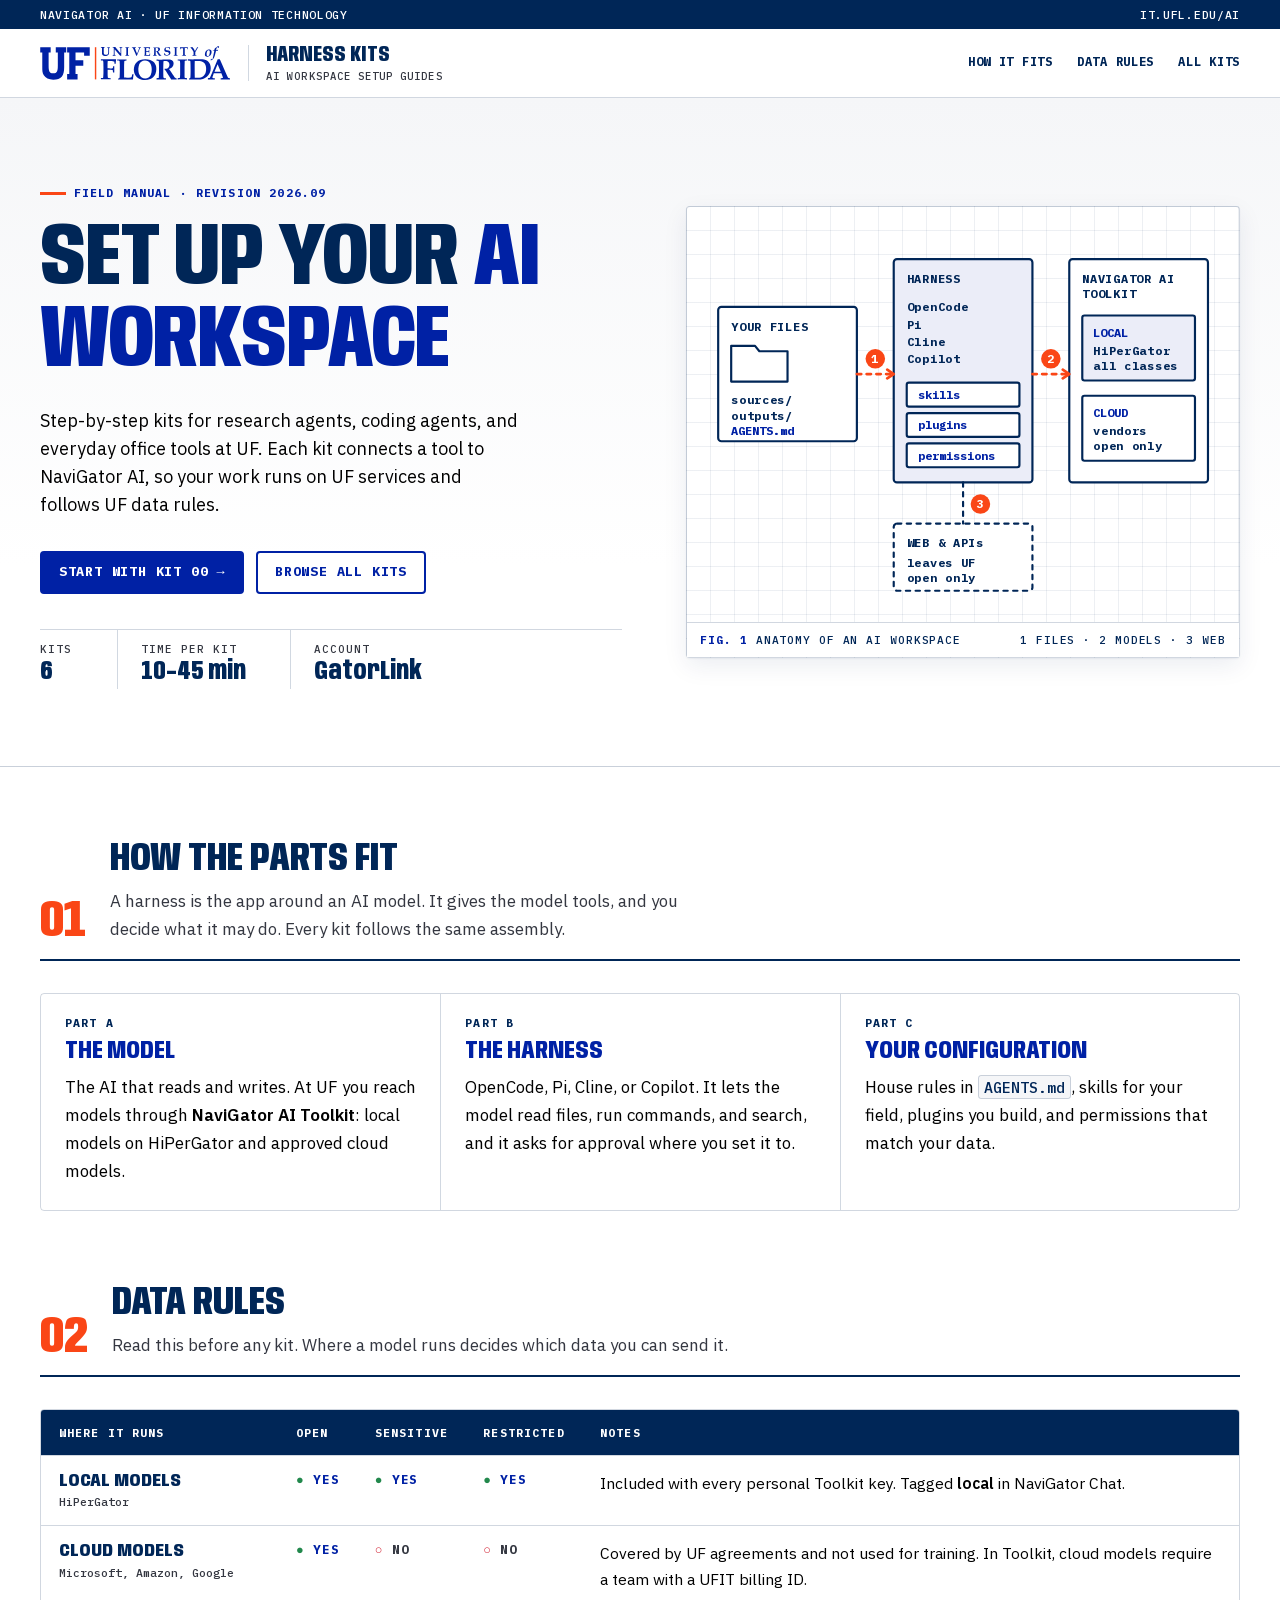
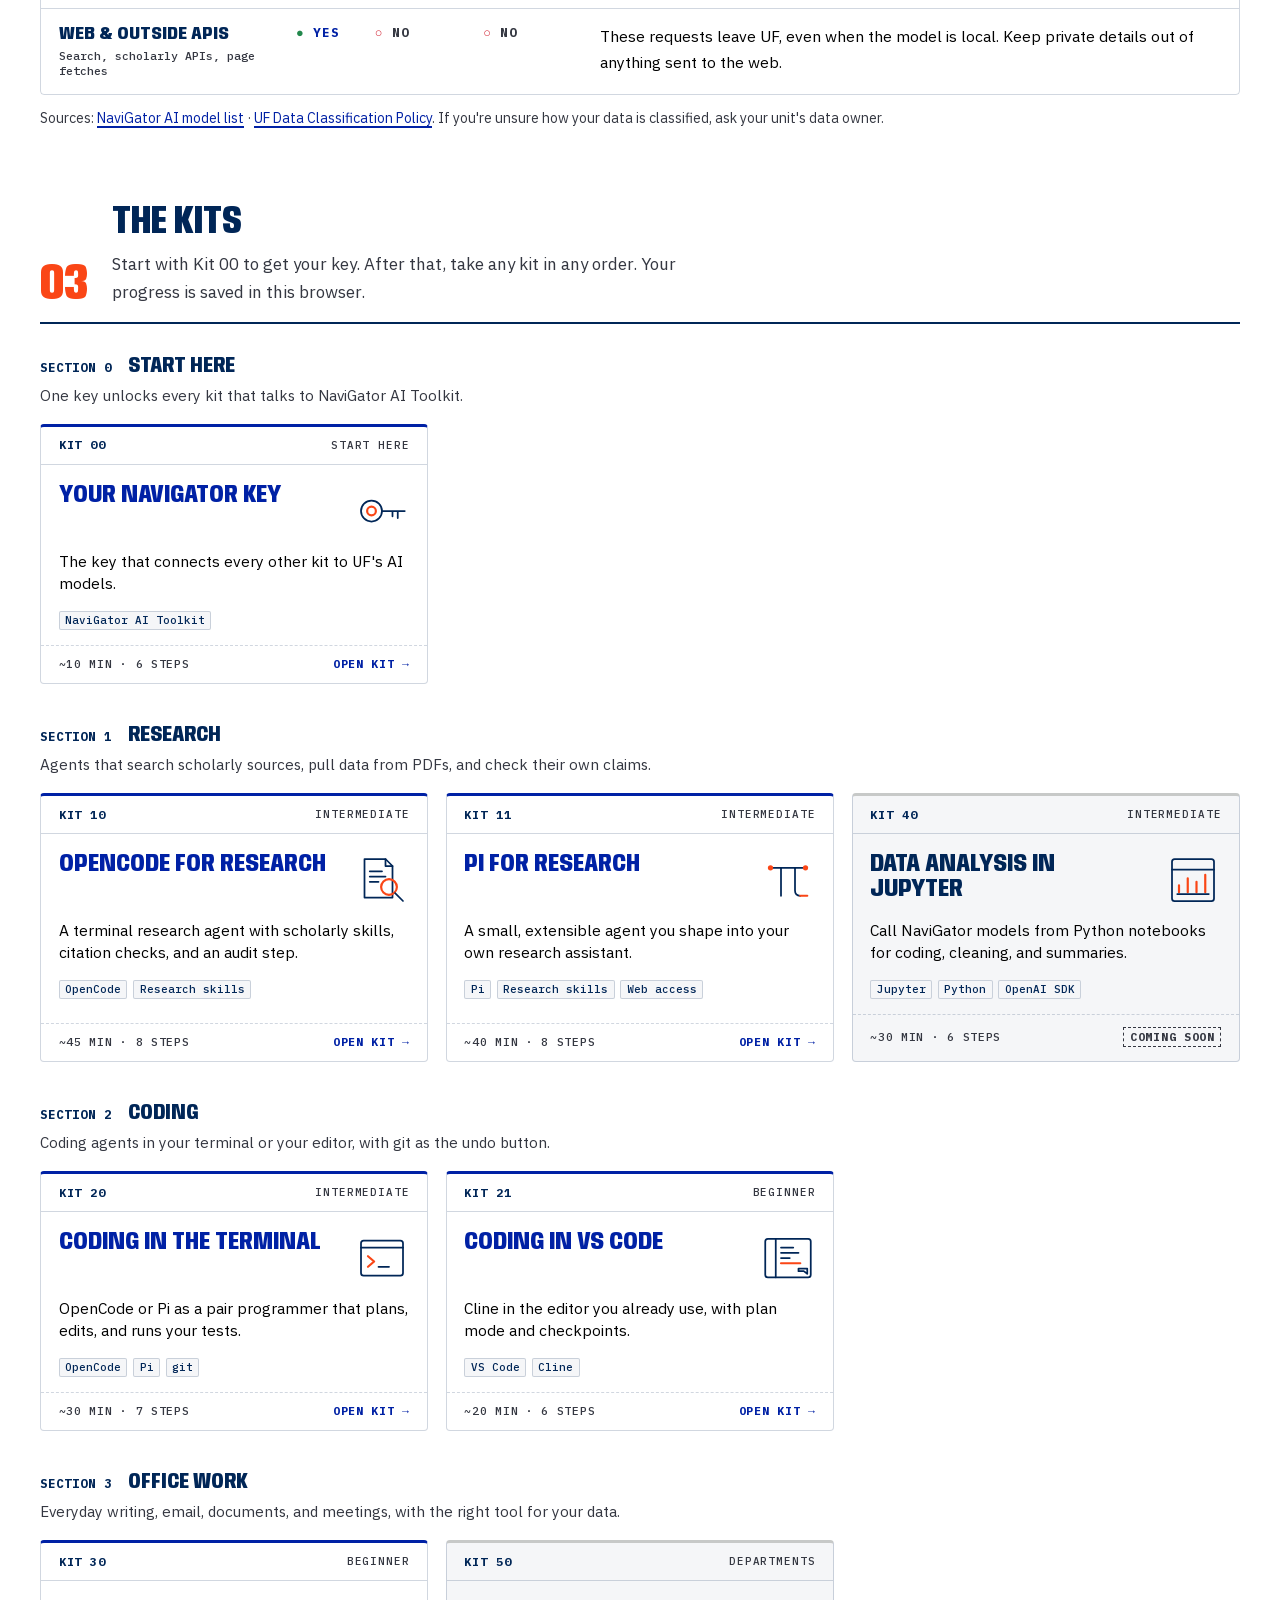
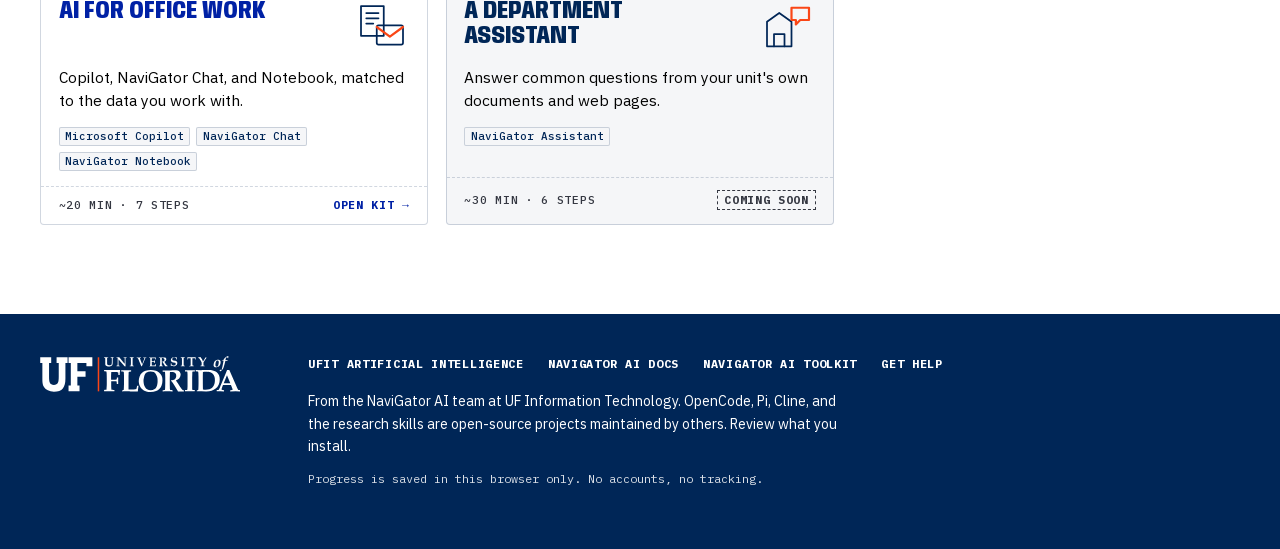
==== index.html @ 10116d03 "Harness Kits: field-manual site with six setup kits" ====
<!doctype html>
<html lang="en">
<head>
  <meta charset="utf-8">
  <meta name="viewport" content="width=device-width, initial-scale=1">
  <title>Harness Kits · Set up AI workspaces with NaviGator AI · University of Florida</title>
  <meta name="description" content="Step-by-step setup guides for AI workspaces at the University of Florida: research agents, coding agents, and office tools connected to NaviGator AI.">
  <meta name="theme-color" content="#002657">
  <link rel="icon" href="favicon.svg" type="image/svg+xml">
  <link rel="preload" href="fonts/Anybody.woff2" as="font" type="font/woff2" crossorigin>
  <link rel="preload" href="fonts/IBMPlexSans.woff2" as="font" type="font/woff2" crossorigin>
  <link rel="stylesheet" href="css/main.css">
  <script src="js/kits.js" defer></script>
  <script src="js/progress.js" defer></script>
  <script src="js/icons.js" defer></script>
  <script src="js/landing.js" defer></script>
</head>
<body>
  <a class="skip" href="#kits">Skip to the kits</a>

  <div class="utility">
    <div class="wrap"><span>NaviGator AI · UF Information Technology</span><span><a href="https://it.ufl.edu/ai/">it.ufl.edu/ai</a></span></div>
  </div>
  <header class="masthead">
    <div class="wrap">
      <a class="brand" href="./" aria-label="Harness Kits home">
        <img class="uf-logo" src="img/uf-logo-blue-orange.svg" alt="University of Florida" width="190" height="34">
        <span class="site-name"><b>Harness Kits</b><small>AI workspace setup guides</small></span>
      </a>
      <nav class="site-nav" aria-label="Site">
        <a href="#harness">How it fits</a>
        <a href="#data">Data rules</a>
        <a href="#kits">All kits</a>
      </nav>
    </div>
  </header>

  <main>
    <section class="hero" aria-labelledby="hero-title">
      <div class="wrap hero-grid">
        <div class="hero-copy">
          <p class="label accent">Field manual · Revision 2026.09</p>
          <h1 id="hero-title" class="display">Set up your <span class="accent">AI workspace</span></h1>
          <p class="lede">Step-by-step kits for research agents, coding agents, and everyday office tools at UF. Each kit connects a tool to NaviGator AI, so your work runs on UF services and follows UF data rules.</p>
          <div class="cta-row">
            <a class="btn" href="kits/navigator-key/">Start with Kit 00 <span class="arrow" aria-hidden="true">→</span></a>
            <a class="btn secondary" href="#kits">Browse all kits</a>
          </div>
          <dl class="hero-spec">
            <div><dt>Kits</dt><dd id="spec-kits">6</dd></div>
            <div><dt>Time per kit</dt><dd>10–45 min</dd></div>
            <div><dt>Account</dt><dd>GatorLink</dd></div>
          </dl>
        </div>
        <figure class="fig raised">
          <div class="fig-body" data-icon="anatomy"></div>
          <figcaption><span><b>Fig. 1</b> Anatomy of an AI workspace</span><span>1 Files · 2 Models · 3 Web</span></figcaption>
        </figure>
      </div>
    </section>

    <section class="wrap block" id="harness" aria-labelledby="harness-title">
      <div class="section-head">
        <span class="sec" aria-hidden="true">01</span>
        <h2 id="harness-title">How the parts fit</h2>
        <p>A harness is the app around an AI model. It gives the model tools, and you decide what it may do. Every kit follows the same assembly.</p>
      </div>
      <ol class="parts">
        <li>
          <p class="label">Part A</p>
          <h3>The model</h3>
          <p>The AI that reads and writes. At UF you reach models through <strong>NaviGator AI Toolkit</strong>: local models on HiPerGator and approved cloud models.</p>
        </li>
        <li>
          <p class="label">Part B</p>
          <h3>The harness</h3>
          <p>OpenCode, Pi, Cline, or Copilot. It lets the model read files, run commands, and search, and it asks for approval where you set it to.</p>
        </li>
        <li>
          <p class="label">Part C</p>
          <h3>Your configuration</h3>
          <p>House rules in <code>AGENTS.md</code>, skills for your field, plugins you build, and permissions that match your data.</p>
        </li>
      </ol>
    </section>

    <section class="wrap block" id="data" aria-labelledby="data-title">
      <div class="section-head">
        <span class="sec" aria-hidden="true">02</span>
        <h2 id="data-title">Data rules</h2>
        <p>Read this before any kit. Where a model runs decides which data you can send it.</p>
      </div>
      <div class="table-wrap">
        <table class="spec-table">
          <caption class="sr-only">Approved UF data classifications by where the work runs</caption>
          <thead>
            <tr><th scope="col">Where it runs</th><th scope="col">Open</th><th scope="col">Sensitive</th><th scope="col">Restricted</th><th scope="col">Notes</th></tr>
          </thead>
          <tbody>
            <tr><th scope="row"><span class="where">Local models</span><span class="sub">HiPerGator</span></th><td class="yes">Yes</td><td class="yes">Yes</td><td class="yes">Yes</td><td>Included with every personal Toolkit key. Tagged <strong>local</strong> in NaviGator Chat.</td></tr>
            <tr><th scope="row"><span class="where">Cloud models</span><span class="sub">Microsoft, Amazon, Google</span></th><td class="yes">Yes</td><td class="no">No</td><td class="no">No</td><td>Covered by UF agreements and not used for training. In Toolkit, cloud models require a team with a UFIT billing ID.</td></tr>
            <tr><th scope="row"><span class="where">Web &amp; outside APIs</span><span class="sub">Search, scholarly APIs, page fetches</span></th><td class="yes">Yes</td><td class="no">No</td><td class="no">No</td><td>These requests leave UF, even when the model is local. Keep private details out of anything sent to the web.</td></tr>
          </tbody>
        </table>
      </div>
      <p class="source">Sources: <a href="https://docs.ai.it.ufl.edu/docs/navigator_models/">NaviGator AI model list</a> · <a href="https://policy.ufl.edu/policy/data-classification-policy/">UF Data Classification Policy</a>. If you're unsure how your data is classified, ask your unit's data owner.</p>
    </section>

    <section class="wrap block" id="kits" aria-labelledby="kits-title">
      <div class="section-head">
        <span class="sec" aria-hidden="true">03</span>
        <h2 id="kits-title">The kits</h2>
        <p>Start with Kit 00 to get your key. After that, take any kit in any order. Your progress is saved in this browser.</p>
      </div>
      <div id="shelves">
        <noscript><p>The kit list needs JavaScript. Each kit is also available at <code>kits/&lt;name&gt;/</code>.</p></noscript>
      </div>
    </section>
  </main>

  <footer class="site-foot">
    <div class="wrap">
      <img class="uf-logo" src="img/uf-logo-white-orange.svg" alt="University of Florida" width="200" height="36">
      <div>
        <ul class="foot-links">
          <li><a href="https://it.ufl.edu/ai/">UFIT Artificial Intelligence</a></li>
          <li><a href="https://docs.ai.it.ufl.edu/">NaviGator AI docs</a></li>
          <li><a href="https://api.ai.it.ufl.edu/ui">NaviGator AI Toolkit</a></li>
          <li><a href="https://ufl.teamdynamix.com/TDClient/33/IT-Portal/Requests/ServiceDet?ID=413">Get help</a></li>
        </ul>
        <p>From the NaviGator AI team at UF Information Technology. OpenCode, Pi, Cline, and the research skills are open-source projects maintained by others. Review what you install.</p>
        <p class="fine">Progress is saved in this browser only. No accounts, no tracking.</p>
      </div>
    </div>
  </footer>
</body>
</html>
---- css/main.css ----
/* =========================================================
   ENTRY POINT — imports the tokens and component modules in
   cascade layers. Pages link only this file.

   tokens      design values (css/tokens.css)
   base        reset and layout primitives (css/base.css)
   components  one file per component (css/components/*.css)

   Add a component: create css/components/<name>.css and
   import it below. Components use semantic tokens only.
   ========================================================= */
@layer tokens, base, components;

@import url("tokens.css") layer(tokens);
@import url("base.css") layer(base);

@import url("components/typography.css") layer(components);
@import url("components/button.css") layer(components);
@import url("components/masthead.css") layer(components);
@import url("components/footer.css") layer(components);
@import url("components/figure.css") layer(components);
@import url("components/table.css") layer(components);
@import url("components/hero.css") layer(components);
@import url("components/parts.css") layer(components);
@import url("components/card.css") layer(components);
@import url("components/kit-header.css") layer(components);
@import url("components/segmented.css") layer(components);
@import url("components/procedure.css") layer(components);
@import url("components/step.css") layer(components);
@import url("components/code.css") layer(components);
@import url("components/callout.css") layer(components);
@import url("components/reference.css") layer(components);
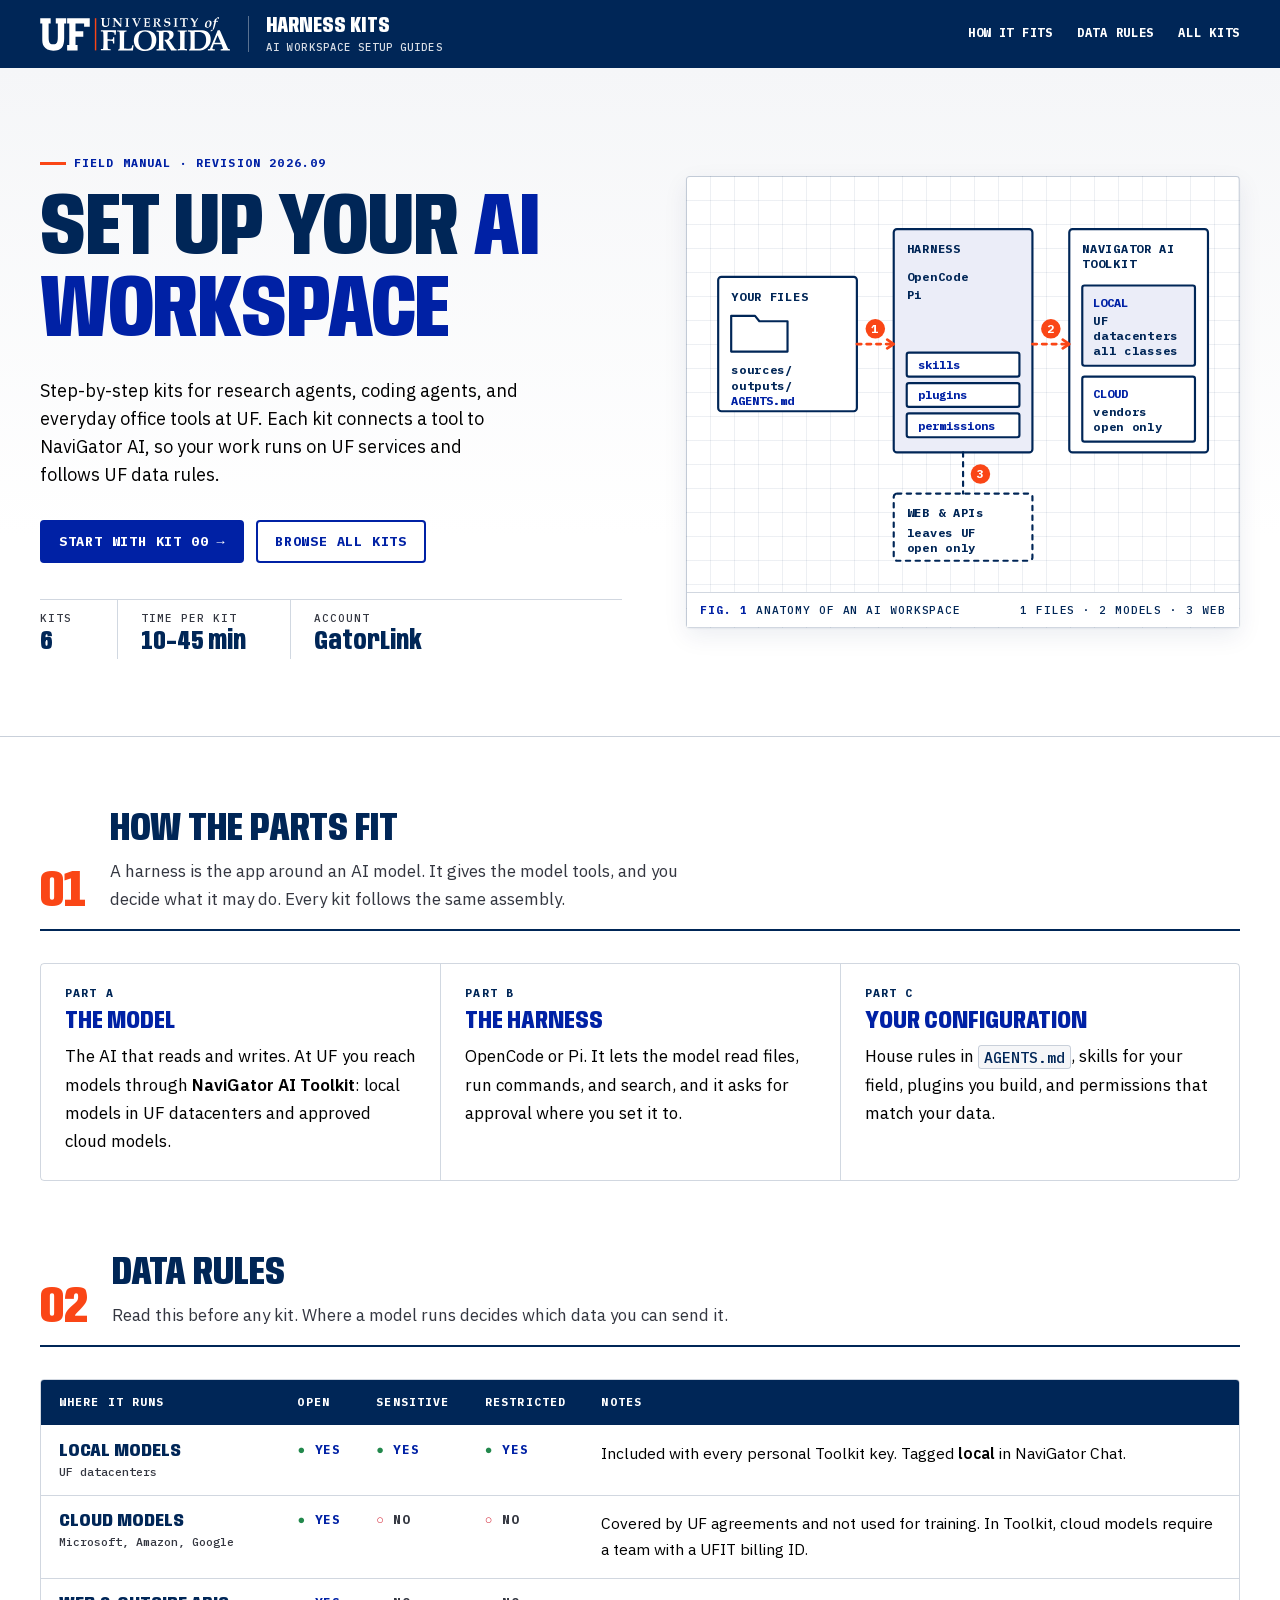
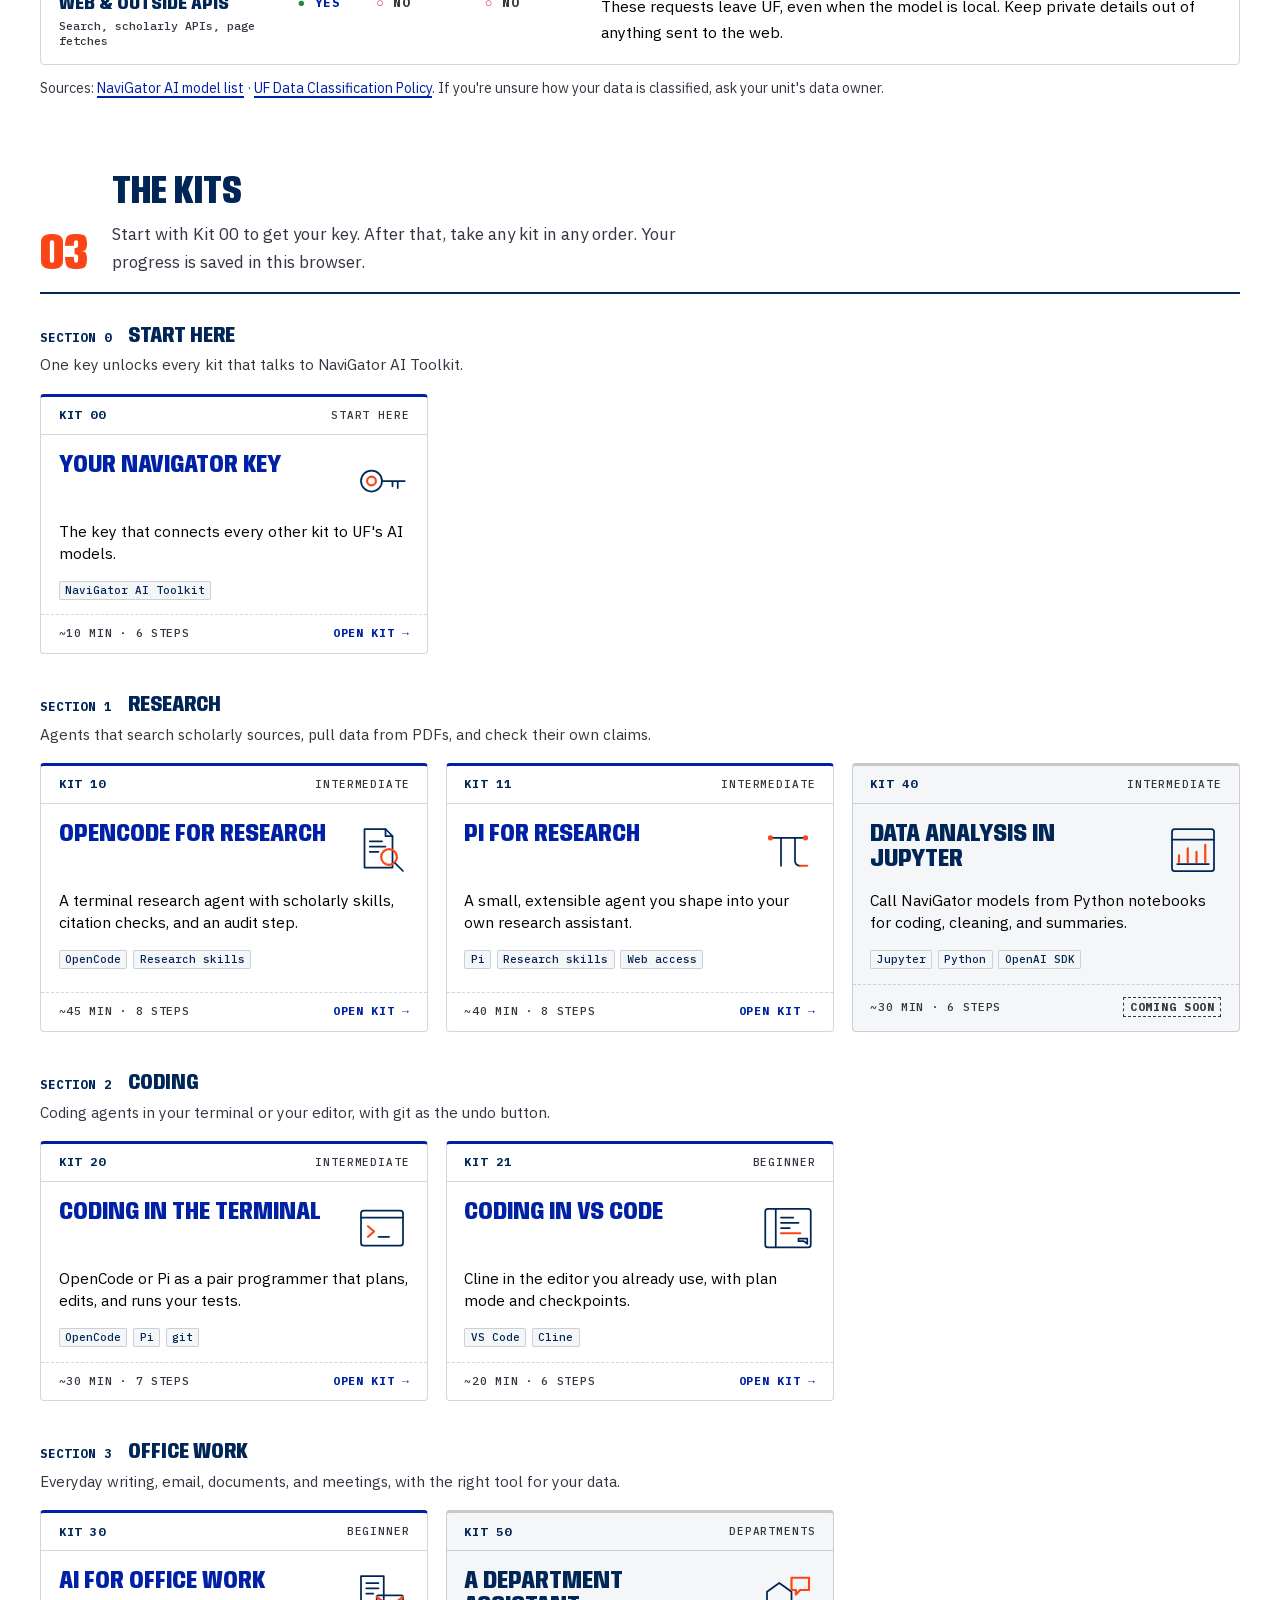
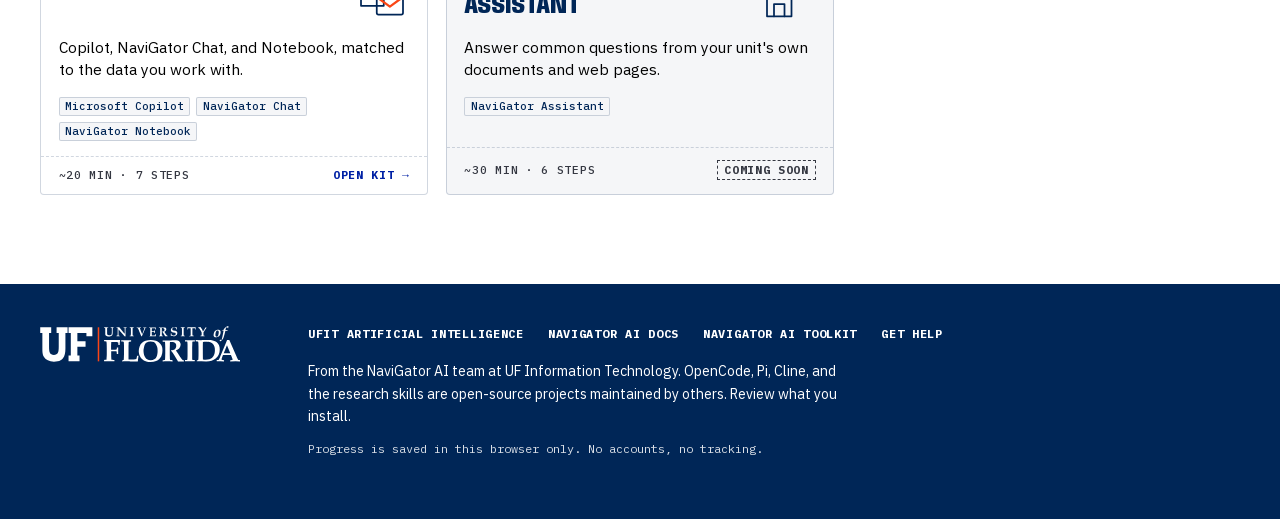
==== commit 0d000bd3: "Masthead: one dark-blue bar with the white logo (utility bar removed); harness figure and copy name " ====
--- a/index.html
+++ b/index.html
@@ -18,13 +18,10 @@
 <body>
   <a class="skip" href="#kits">Skip to the kits</a>
 
-  <div class="utility">
-    <div class="wrap"><span>NaviGator AI · UF Information Technology</span><span><a href="https://it.ufl.edu/ai/">it.ufl.edu/ai</a></span></div>
-  </div>
   <header class="masthead">
     <div class="wrap">
       <a class="brand" href="./" aria-label="Harness Kits home">
-        <img class="uf-logo" src="img/uf-logo-blue-orange.svg" alt="University of Florida" width="190" height="34">
+        <img class="uf-logo" src="img/uf-logo-white-orange.svg" alt="University of Florida" width="190" height="34">
         <span class="site-name"><b>Harness Kits</b><small>AI workspace setup guides</small></span>
       </a>
       <nav class="site-nav" aria-label="Site">
@@ -69,12 +66,12 @@
         <li>
           <p class="label">Part A</p>
           <h3>The model</h3>
-          <p>The AI that reads and writes. At UF you reach models through <strong>NaviGator AI Toolkit</strong>: local models on HiPerGator and approved cloud models.</p>
+          <p>The AI that reads and writes. At UF you reach models through <strong>NaviGator AI Toolkit</strong>: local models in UF datacenters and approved cloud models.</p>
         </li>
         <li>
           <p class="label">Part B</p>
           <h3>The harness</h3>
-          <p>OpenCode, Pi, Cline, or Copilot. It lets the model read files, run commands, and search, and it asks for approval where you set it to.</p>
+          <p>OpenCode or Pi. It lets the model read files, run commands, and search, and it asks for approval where you set it to.</p>
         </li>
         <li>
           <p class="label">Part C</p>
@@ -97,7 +94,7 @@
             <tr><th scope="col">Where it runs</th><th scope="col">Open</th><th scope="col">Sensitive</th><th scope="col">Restricted</th><th scope="col">Notes</th></tr>
           </thead>
           <tbody>
-            <tr><th scope="row"><span class="where">Local models</span><span class="sub">HiPerGator</span></th><td class="yes">Yes</td><td class="yes">Yes</td><td class="yes">Yes</td><td>Included with every personal Toolkit key. Tagged <strong>local</strong> in NaviGator Chat.</td></tr>
+            <tr><th scope="row"><span class="where">Local models</span><span class="sub">UF datacenters</span></th><td class="yes">Yes</td><td class="yes">Yes</td><td class="yes">Yes</td><td>Included with every personal Toolkit key. Tagged <strong>local</strong> in NaviGator Chat.</td></tr>
             <tr><th scope="row"><span class="where">Cloud models</span><span class="sub">Microsoft, Amazon, Google</span></th><td class="yes">Yes</td><td class="no">No</td><td class="no">No</td><td>Covered by UF agreements and not used for training. In Toolkit, cloud models require a team with a UFIT billing ID.</td></tr>
             <tr><th scope="row"><span class="where">Web &amp; outside APIs</span><span class="sub">Search, scholarly APIs, page fetches</span></th><td class="yes">Yes</td><td class="no">No</td><td class="no">No</td><td>These requests leave UF, even when the model is local. Keep private details out of anything sent to the web.</td></tr>
           </tbody>
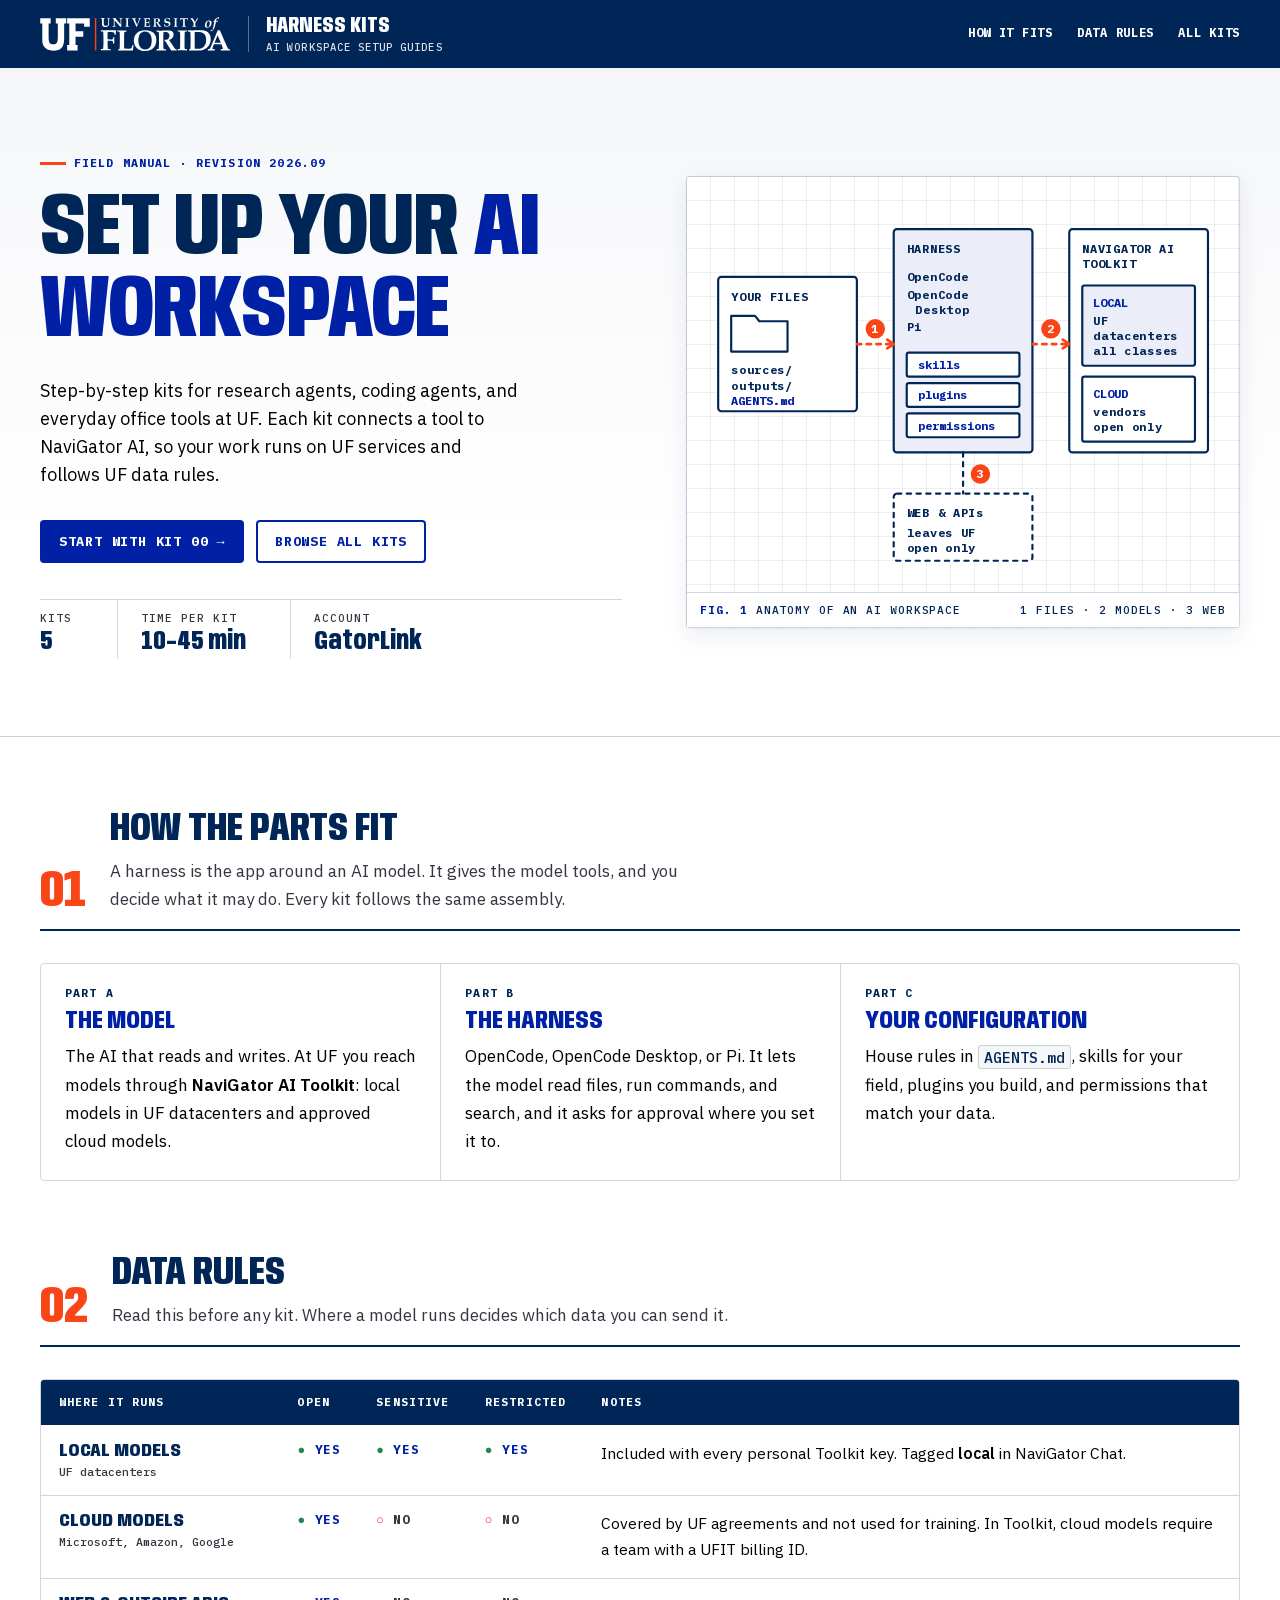
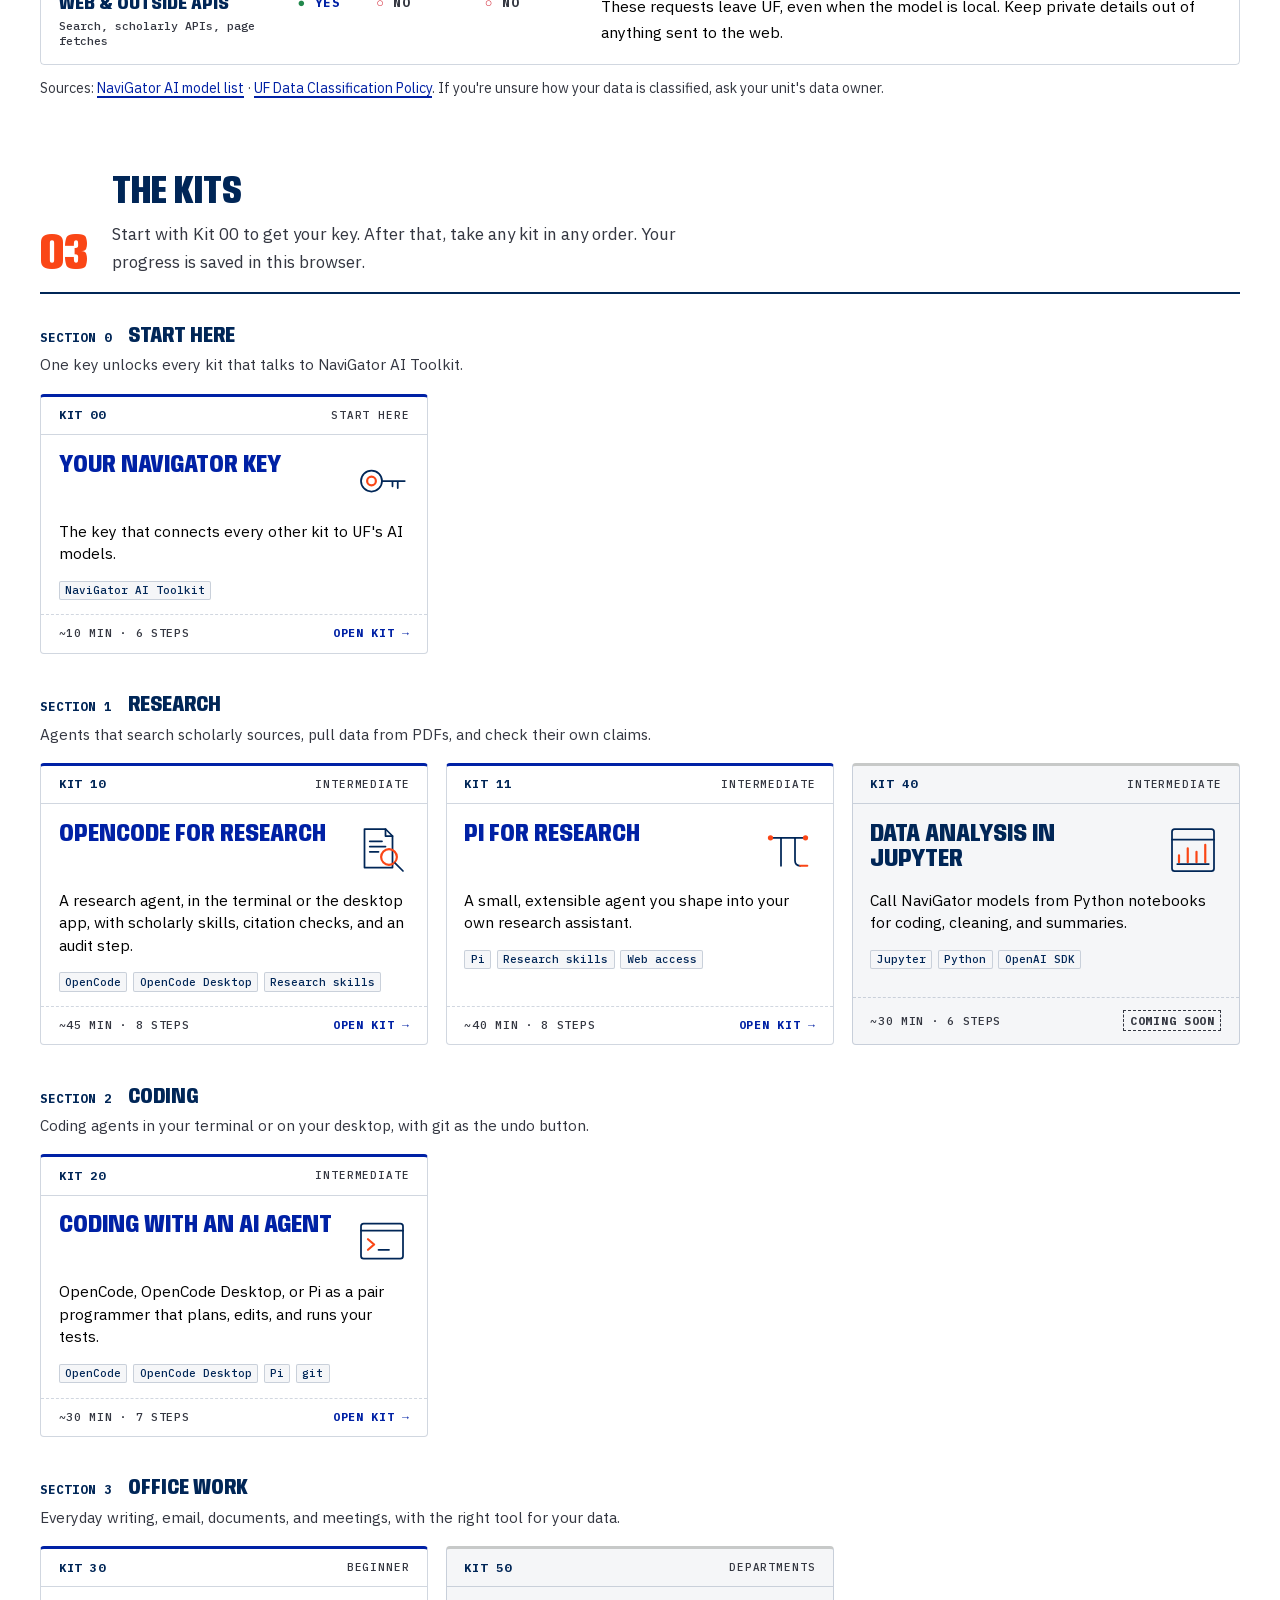
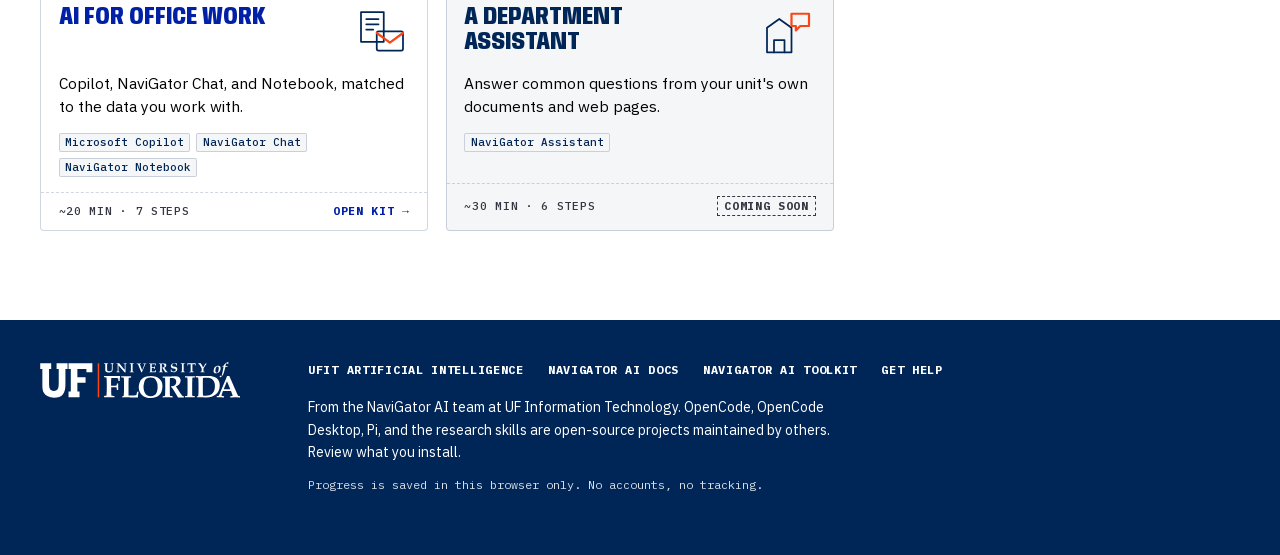
==== commit 8c937deb: "Review pass: remove Cline kit; add OpenCode Desktop to research and coding kits; accessibility (call" ====
--- a/index.html
+++ b/index.html
@@ -71,7 +71,7 @@
         <li>
           <p class="label">Part B</p>
           <h3>The harness</h3>
-          <p>OpenCode or Pi. It lets the model read files, run commands, and search, and it asks for approval where you set it to.</p>
+          <p>OpenCode, OpenCode Desktop, or Pi. It lets the model read files, run commands, and search, and it asks for approval where you set it to.</p>
         </li>
         <li>
           <p class="label">Part C</p>
@@ -87,7 +87,7 @@
         <h2 id="data-title">Data rules</h2>
         <p>Read this before any kit. Where a model runs decides which data you can send it.</p>
       </div>
-      <div class="table-wrap">
+      <div class="table-wrap" tabindex="0" role="region" aria-labelledby="data-title">
         <table class="spec-table">
           <caption class="sr-only">Approved UF data classifications by where the work runs</caption>
           <thead>
@@ -125,7 +125,7 @@
           <li><a href="https://api.ai.it.ufl.edu/ui">NaviGator AI Toolkit</a></li>
           <li><a href="https://ufl.teamdynamix.com/TDClient/33/IT-Portal/Requests/ServiceDet?ID=413">Get help</a></li>
         </ul>
-        <p>From the NaviGator AI team at UF Information Technology. OpenCode, Pi, Cline, and the research skills are open-source projects maintained by others. Review what you install.</p>
+        <p>From the NaviGator AI team at UF Information Technology. OpenCode, OpenCode Desktop, Pi, and the research skills are open-source projects maintained by others. Review what you install.</p>
         <p class="fine">Progress is saved in this browser only. No accounts, no tracking.</p>
       </div>
     </div>
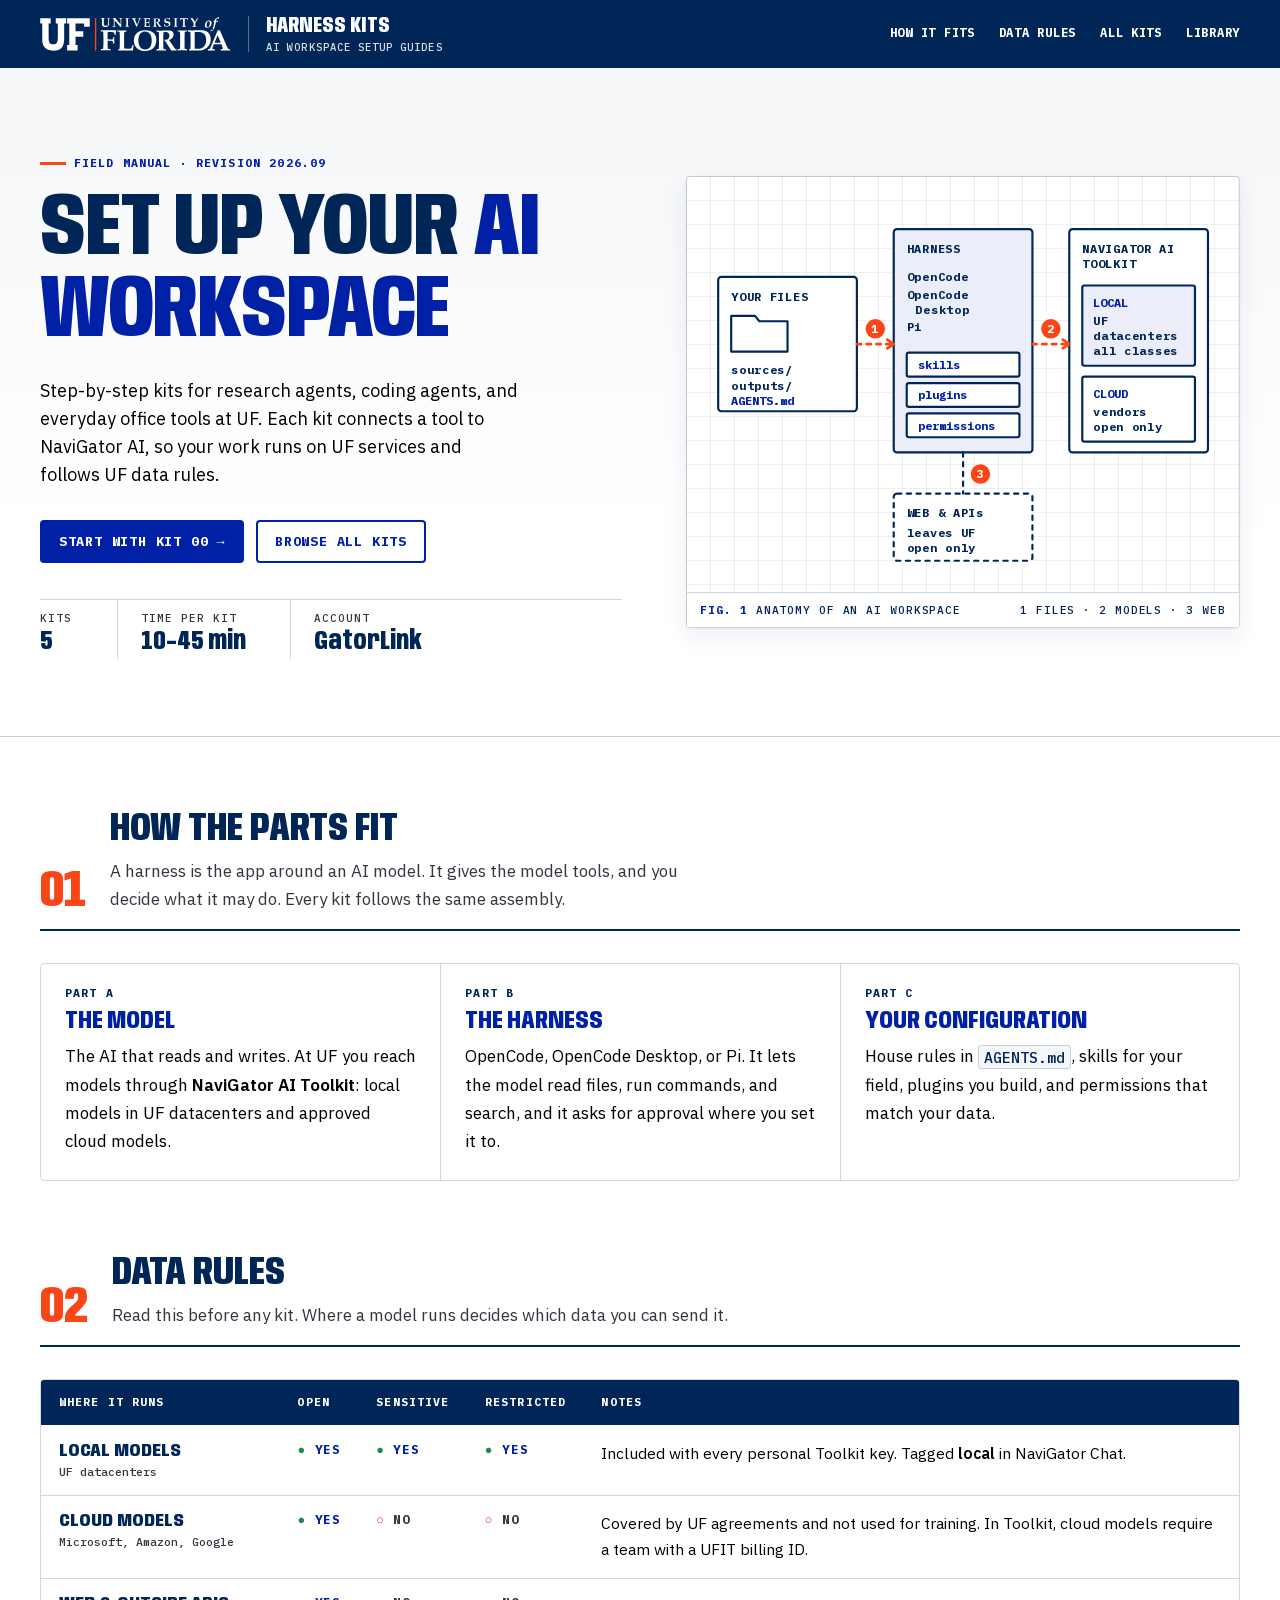
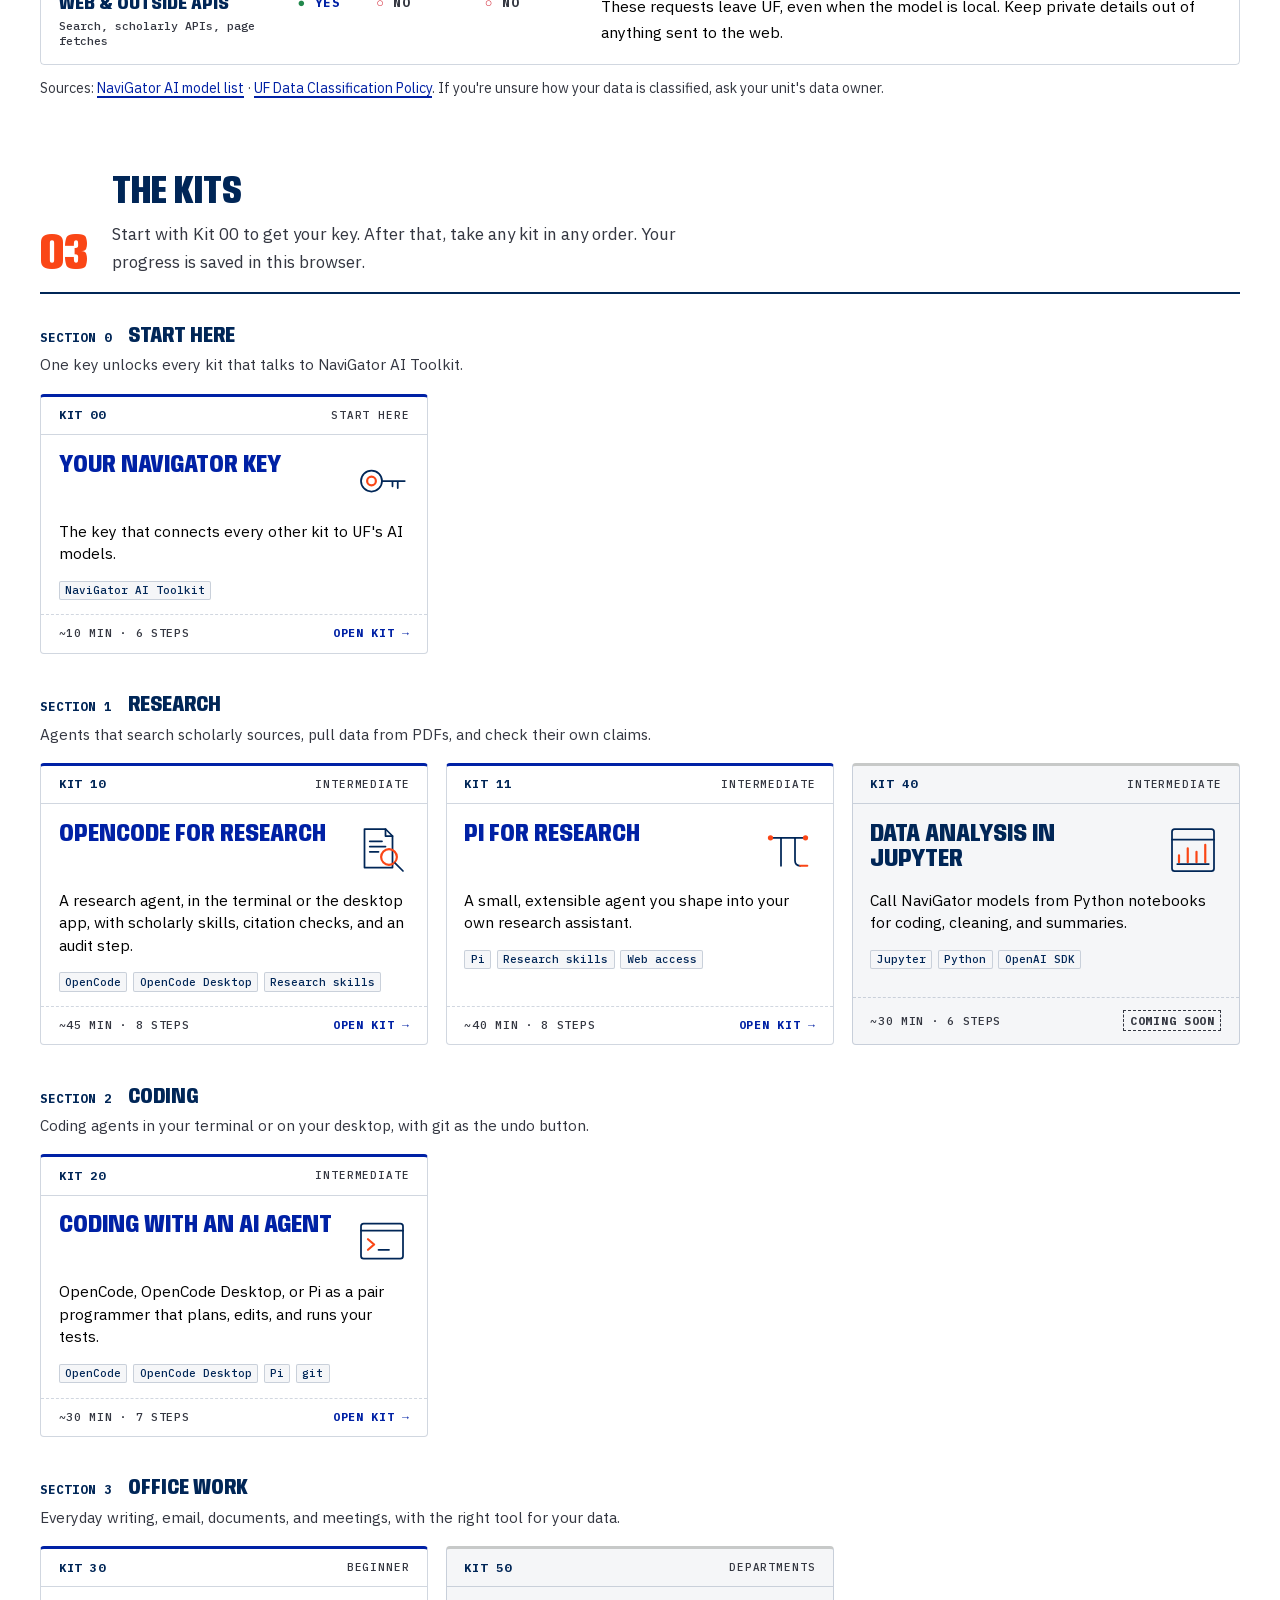
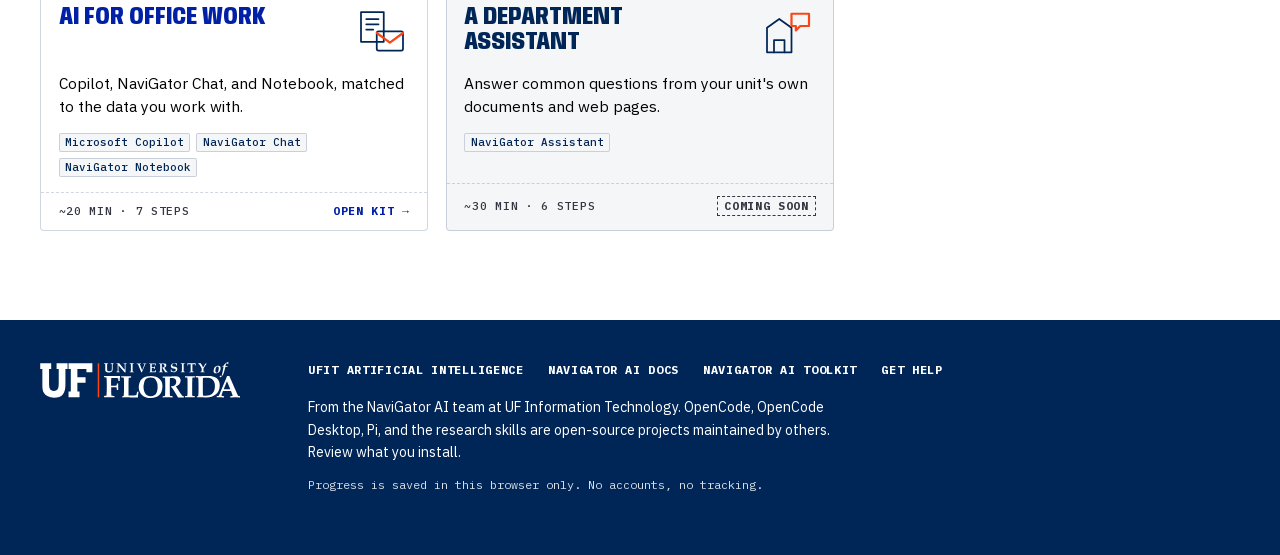
==== commit 3d4a3166: "Skills & MCP Library page; swap proprietary pdf skill for liteparse; Library link in nav; ship libra" ====
--- a/index.html
+++ b/index.html
@@ -28,6 +28,7 @@
         <a href="#harness">How it fits</a>
         <a href="#data">Data rules</a>
         <a href="#kits">All kits</a>
+        <a href="library.html">Library</a>
       </nav>
     </div>
   </header>
--- a/css/main.css
+++ b/css/main.css
@@ -30,3 +30,4 @@
 @import url("components/code.css") layer(components);
 @import url("components/callout.css") layer(components);
 @import url("components/reference.css") layer(components);
+@import url("components/library.css") layer(components);
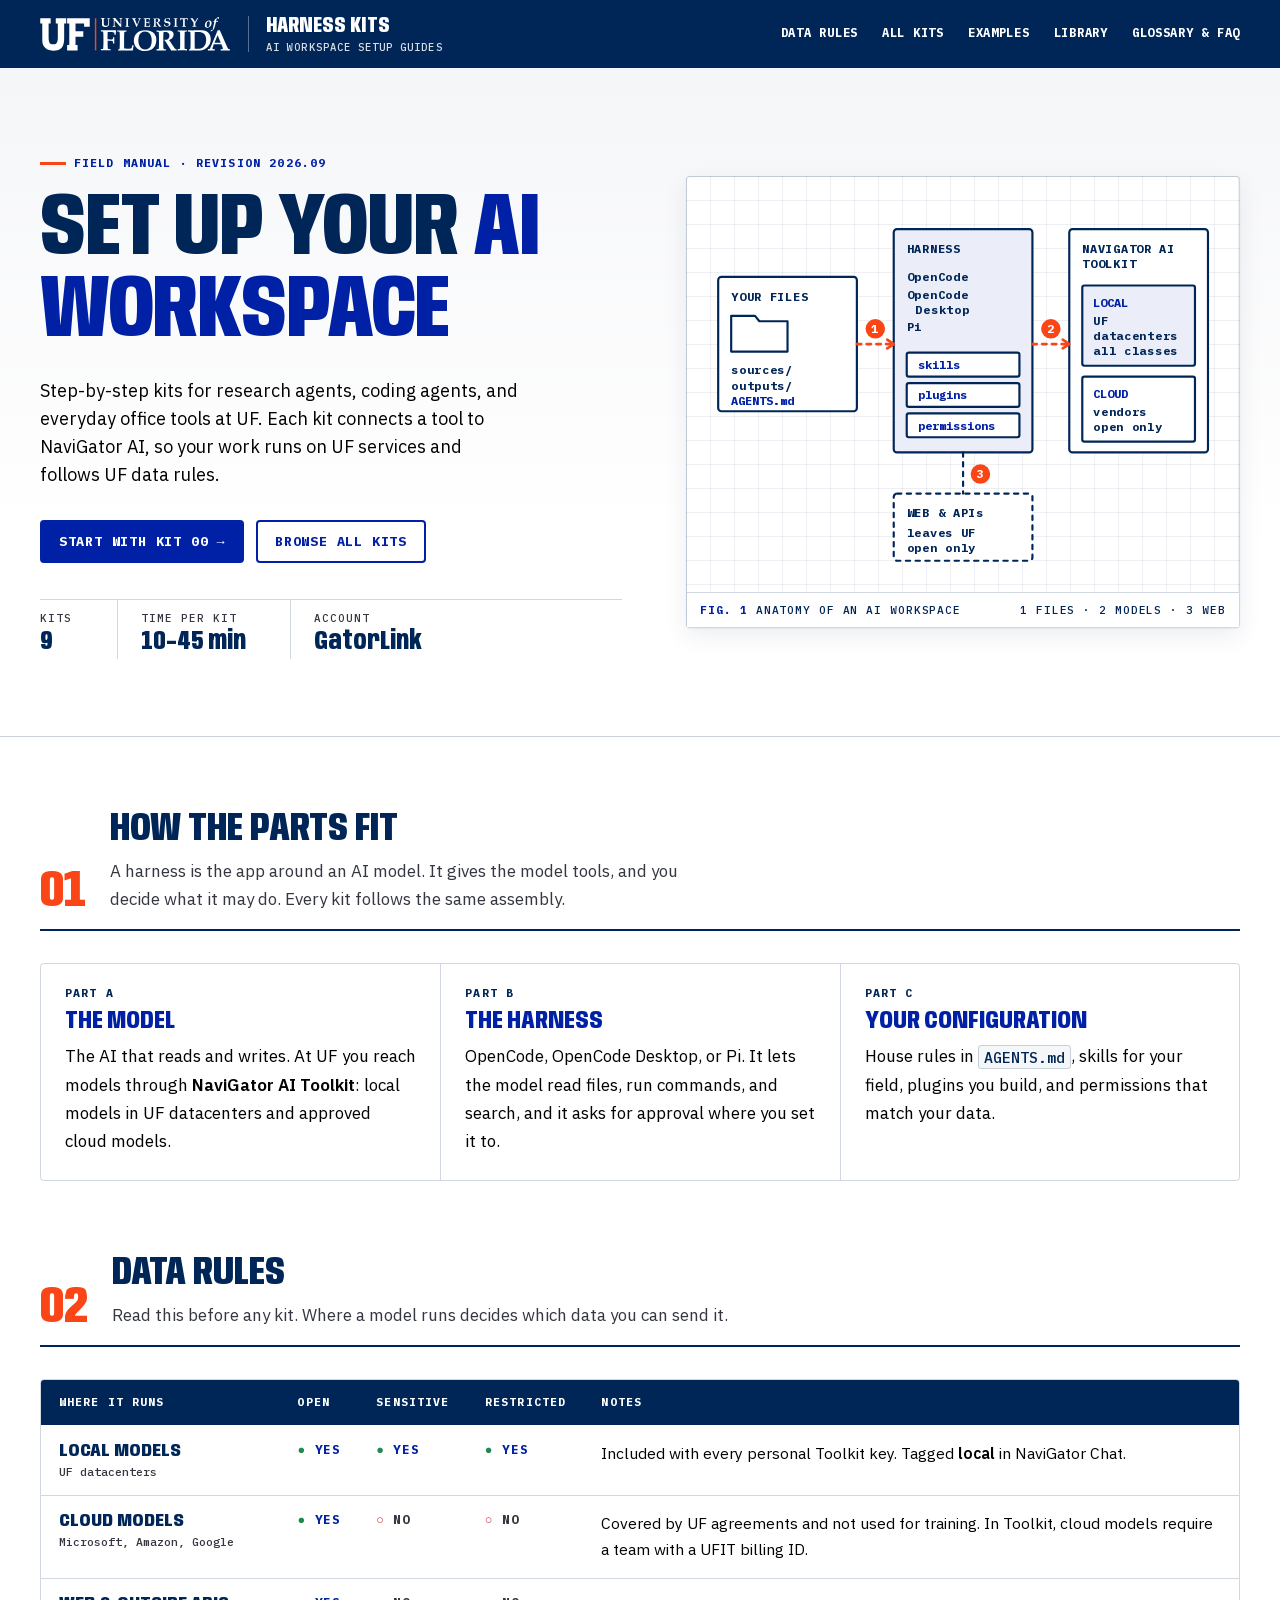
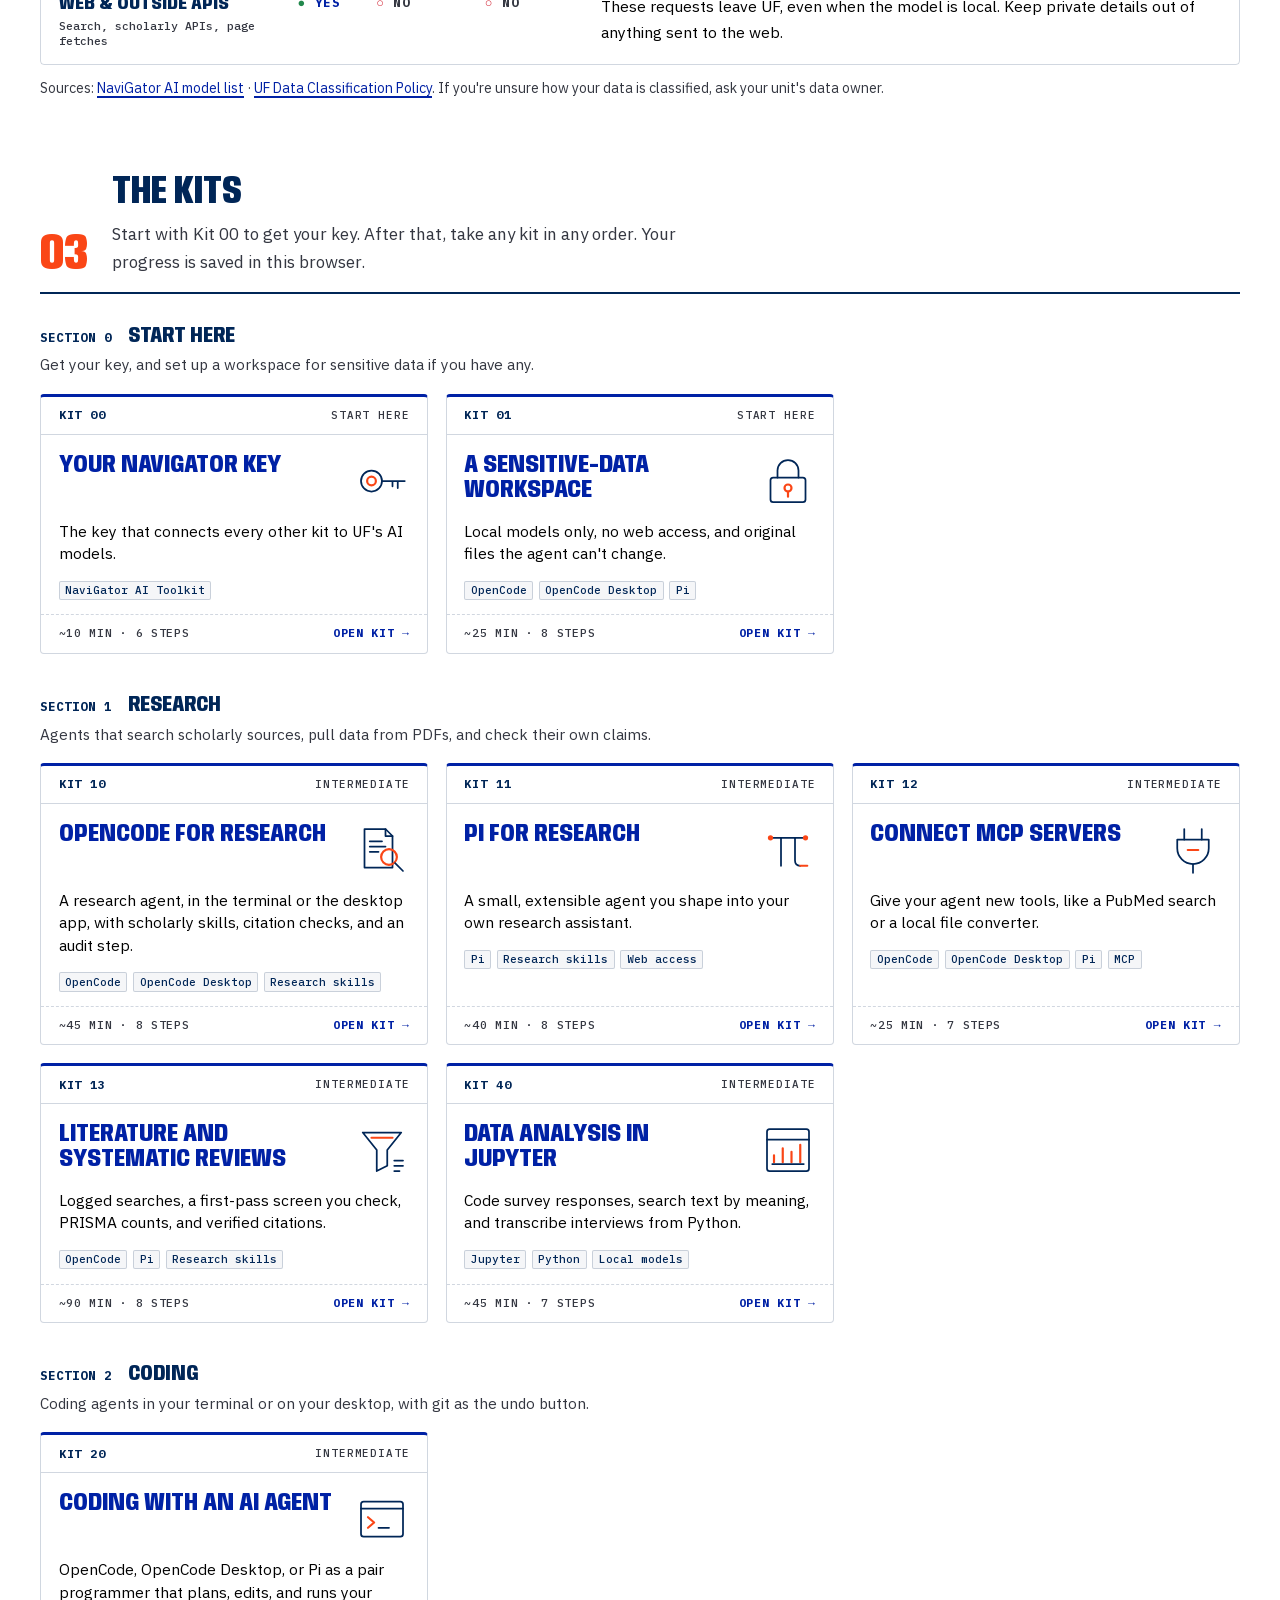
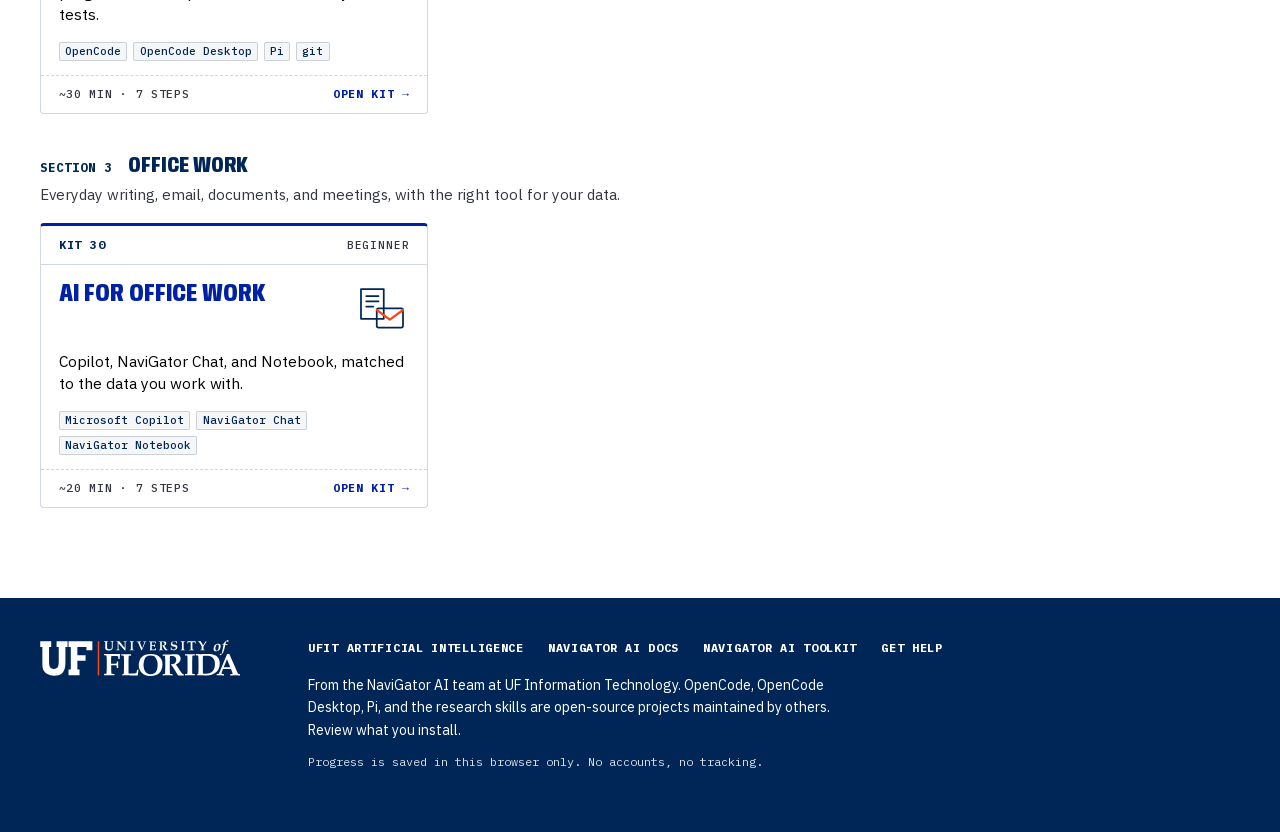
==== commit f9a9d194: "Add four kits, worked examples, glossary and FAQ, library checks, and licenses New kits, each built " ====
--- a/index.html
+++ b/index.html
@@ -25,10 +25,11 @@
         <span class="site-name"><b>Harness Kits</b><small>AI workspace setup guides</small></span>
       </a>
       <nav class="site-nav" aria-label="Site">
-        <a href="#harness">How it fits</a>
         <a href="#data">Data rules</a>
         <a href="#kits">All kits</a>
+        <a href="examples.html">Examples</a>
         <a href="library.html">Library</a>
+        <a href="glossary.html">Glossary &amp; FAQ</a>
       </nav>
     </div>
   </header>
@@ -88,7 +89,7 @@
         <h2 id="data-title">Data rules</h2>
         <p>Read this before any kit. Where a model runs decides which data you can send it.</p>
       </div>
-      <div class="table-wrap" tabindex="0" role="region" aria-labelledby="data-title">
+      <div class="table-wrap" tabindex="0" role="region" aria-label="Data rules table: where the work runs and which data classes are approved">
         <table class="spec-table">
           <caption class="sr-only">Approved UF data classifications by where the work runs</caption>
           <thead>
--- a/css/main.css
+++ b/css/main.css
@@ -31,3 +31,5 @@
 @import url("components/callout.css") layer(components);
 @import url("components/reference.css") layer(components);
 @import url("components/library.css") layer(components);
+@import url("components/examples.css") layer(components);
+@import url("components/glossary.css") layer(components);
